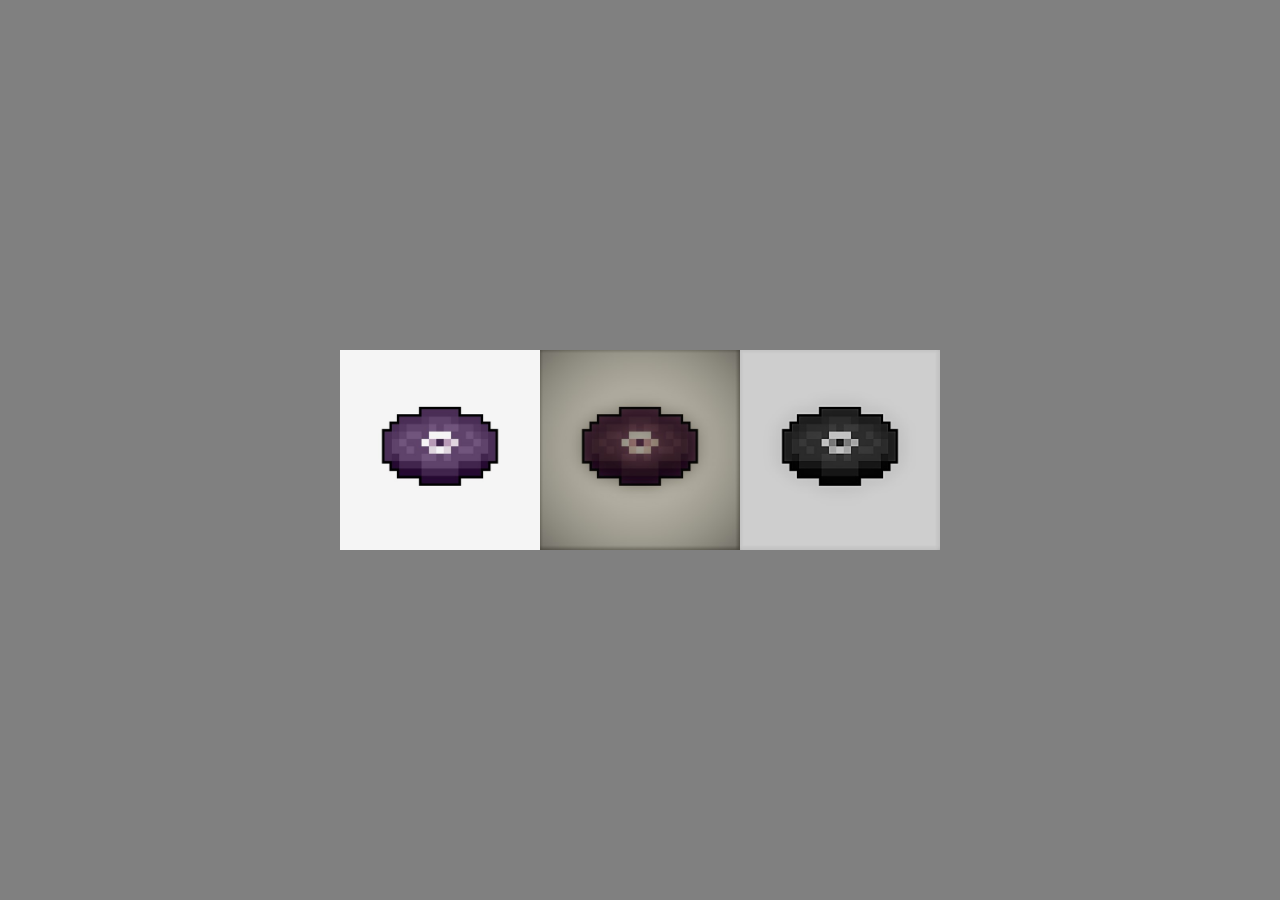
==== Card-Shuffle/index.html @ 9f9695df "Add card shuffle mechanic" ====
<html>
    <head>
        <title>Turntable</title>
        <link href="styles.css" rel="stylesheet"/>
    </head>
    <body>
        <div class="container">
        <div class="table">
            <img src="assets/disc-0.jpg" alt="vinyl disc"/>
        </div>
        <div class="table">
            <img src="assets/disc-1.jpg" alt="vinyl disc"/>
        </div>
        <div class="table">
            <img src="assets/disc-2.jpg" alt="vinyl disc"/>
        </div>
        </div>
        <script src="shuffle.js"></script>
    </body>
</html>
---- Card-Shuffle/styles.css ----
body{
    background-color: grey;
}

img{
    width: 200px;
    height: 200px;
}

.container{
    height: 100%;
    display: flex;
    align-items: center;
    justify-content: center;
}

.table{
    transition: transform 0.5s ease;
}
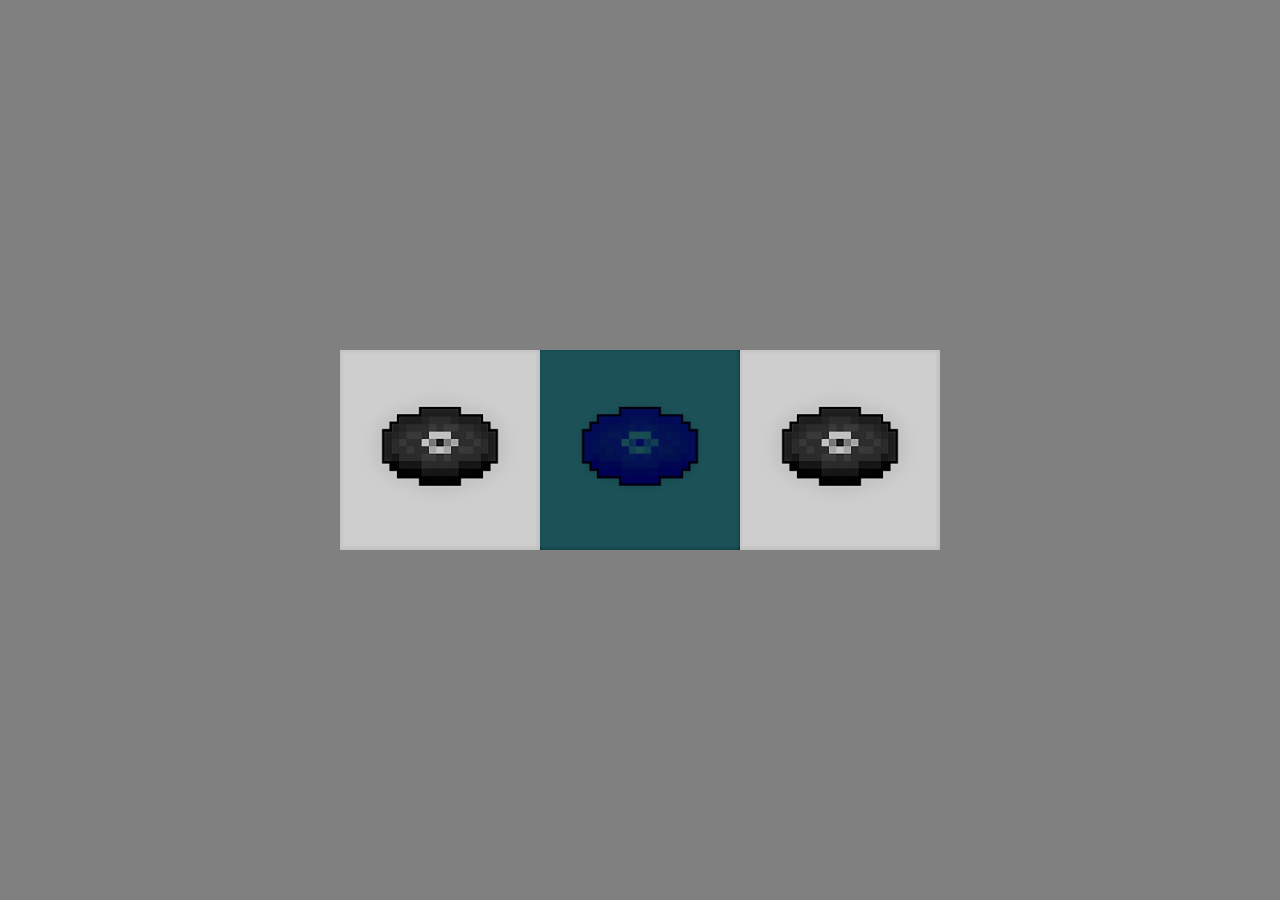
==== commit 2b676982: "Add random card selection & choose mechanic" ====
--- a/Card-Shuffle/index.html
+++ b/Card-Shuffle/index.html
@@ -6,13 +6,13 @@
     <body>
         <div class="container">
         <div class="table">
-            <img src="assets/disc-0.jpg" alt="vinyl disc"/>
+            <img class="cards" src="assets/card-empty.jpg" alt="vinyl disc"/>
         </div>
         <div class="table">
-            <img src="assets/disc-1.jpg" alt="vinyl disc"/>
+            <img class="cards" src="assets/card-empty.jpg" alt="vinyl disc"/>
         </div>
         <div class="table">
-            <img src="assets/disc-2.jpg" alt="vinyl disc"/>
+            <img class="cards" src="assets/card-empty.jpg" alt="vinyl disc"/>
         </div>
         </div>
         <script src="shuffle.js"></script>
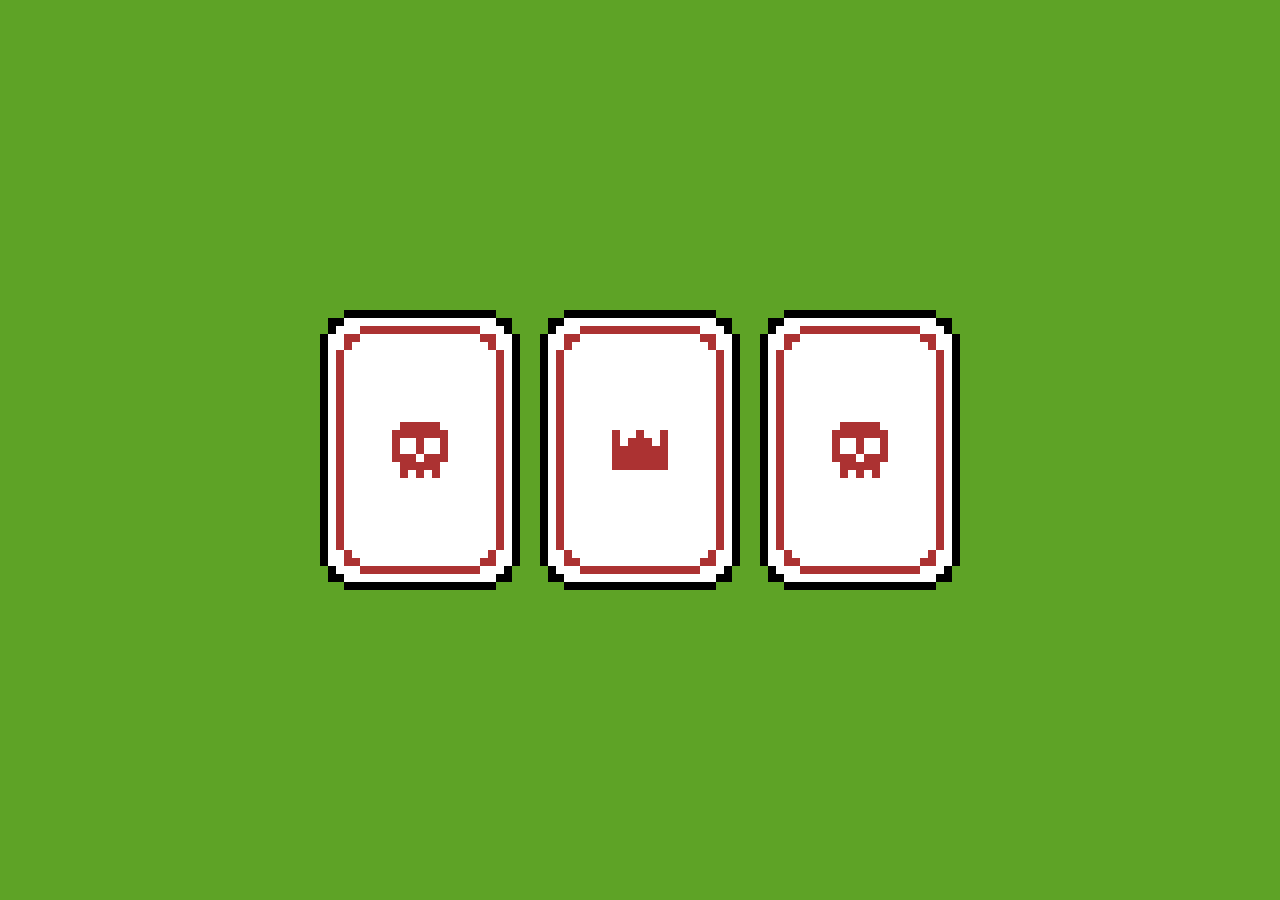
==== commit 713bbbcb: "Add pixel art, comments & adjust values" ====
--- a/Card-Shuffle/index.html
+++ b/Card-Shuffle/index.html
@@ -1,19 +1,20 @@
 <html>
     <head>
-        <title>Turntable</title>
+        <title>Card-Shuffle</title>
         <link href="styles.css" rel="stylesheet"/>
+        <link rel="icon" type="image/x-icon" href="assets/card-icon.ico">
     </head>
     <body>
         <div class="container">
-        <div class="table">
-            <img class="cards" src="assets/card-empty.jpg" alt="vinyl disc"/>
-        </div>
-        <div class="table">
-            <img class="cards" src="assets/card-empty.jpg" alt="vinyl disc"/>
-        </div>
-        <div class="table">
-            <img class="cards" src="assets/card-empty.jpg" alt="vinyl disc"/>
-        </div>
+            <div class="table">
+                <img class="cards" src="assets/card-other.png" alt="vinyl disc"/>
+            </div>
+            <div class="table">
+                <img class="cards" src="assets/card-other.png" alt="vinyl disc"/>
+            </div>
+            <div class="table">
+                <img class="cards" src="assets/card-other.png" alt="vinyl disc"/>
+            </div>
         </div>
         <script src="shuffle.js"></script>
     </body>
--- a/Card-Shuffle/styles.css
+++ b/Card-Shuffle/styles.css
@@ -1,10 +1,9 @@
 body{
-    background-color: grey;
+    background-color: #5ea326;
 }
 
 img{
     width: 200px;
-    height: 200px;
 }
 
 .container{
@@ -15,5 +14,6 @@
 }
 
 .table{
+    margin: 0 10px;
     transition: transform 0.5s ease;
 }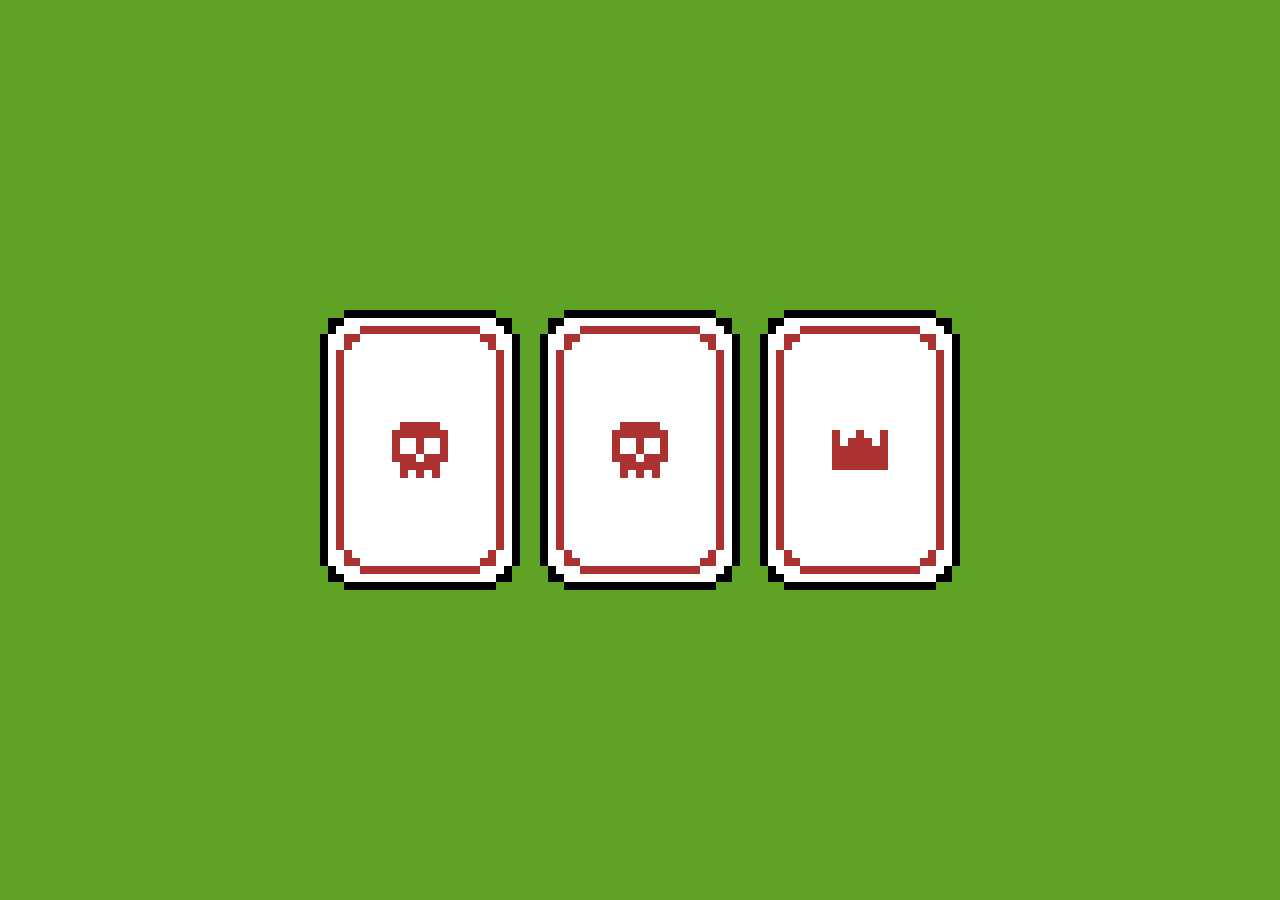
==== commit 4d9465da: "Add credits" ====
--- a/Card-Shuffle/index.html
+++ b/Card-Shuffle/index.html
@@ -1,5 +1,6 @@
 <html>
     <head>
+        <!--made by surya-mdg-->
         <title>Card-Shuffle</title>
         <link href="styles.css" rel="stylesheet"/>
         <link rel="icon" type="image/x-icon" href="assets/card-icon.ico">
